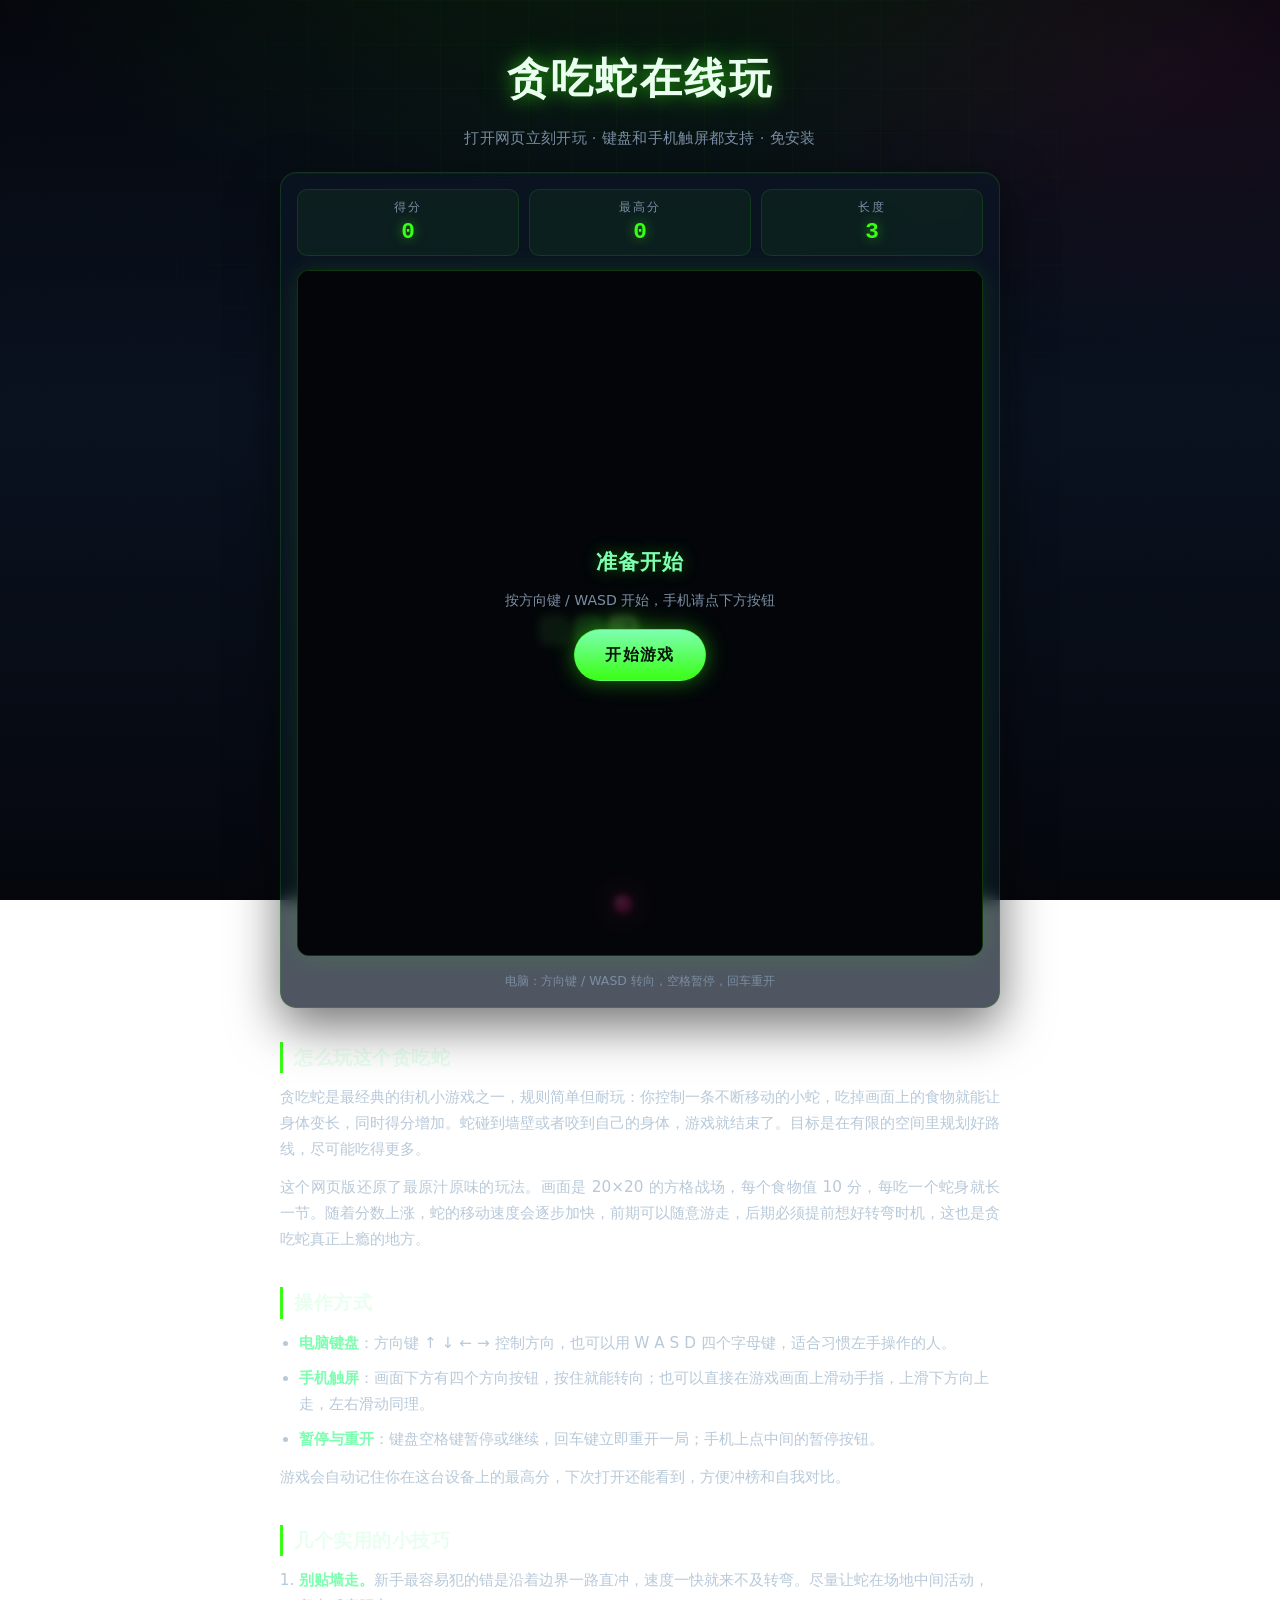
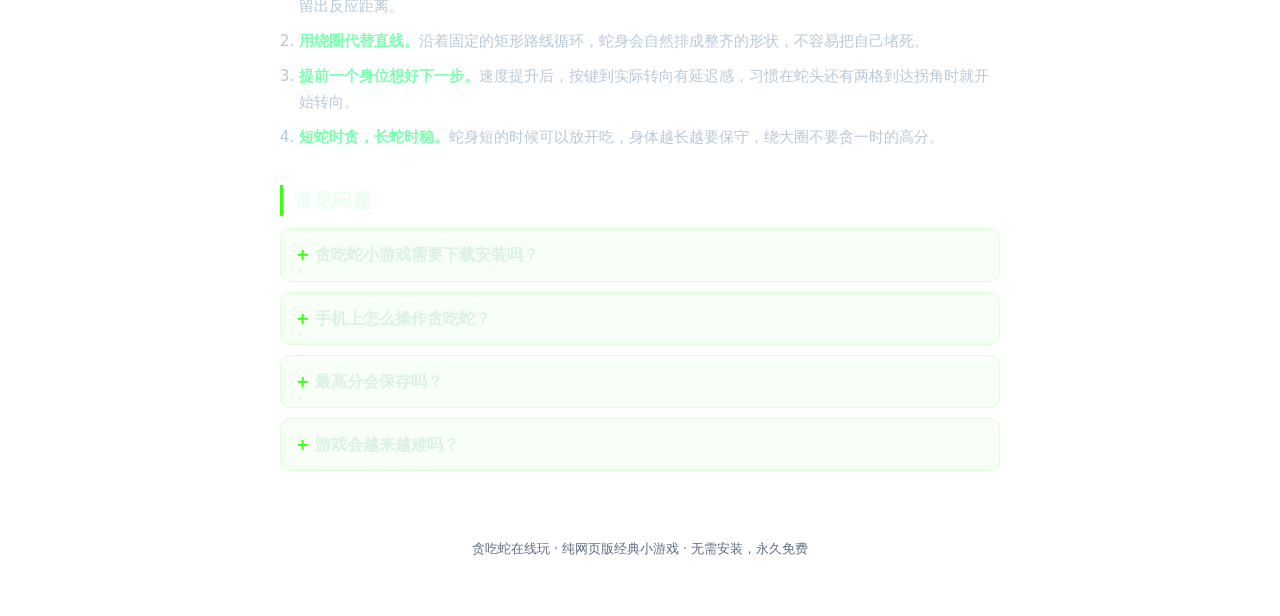
==== index.html @ 74b23729 "Add files via upload" ====
<!DOCTYPE html>
<html lang="zh-CN">
<head>
<meta charset="UTF-8">
<meta name="viewport" content="width=device-width, initial-scale=1.0, maximum-scale=1.0, user-scalable=no, viewport-fit=cover">
<title>贪吃蛇在线玩 - 经典贪吃蛇小游戏，免安装打开即玩</title>
<meta name="description" content="免费在线玩经典贪吃蛇小游戏，打开网页立刻开始，无需下载安装。支持电脑键盘方向键/WASD 和手机屏幕触屏按钮操作，自动记录最高分，吃得越多速度越快。电脑、平板、手机都能玩。">
<meta name="keywords" content="贪吃蛇,贪吃蛇在线玩,贪吃蛇小游戏,网页版贪吃蛇,免费小游戏,手机贪吃蛇,经典游戏">
<meta name="author" content="Snake Game">
<meta name="robots" content="index, follow, max-image-preview:large">
<meta name="theme-color" content="#05070d">
<link rel="canonical" href="https://holycrosswitteth788-alt.github.io/snake-game/">

<meta property="og:type" content="website">
<meta property="og:site_name" content="贪吃蛇在线玩">
<meta property="og:title" content="贪吃蛇在线玩 - 经典贪吃蛇小游戏">
<meta property="og:description" content="打开网页即玩，无需安装。支持键盘和手机触屏操作，自动记录最高分。">
<meta property="og:url" content="https://holycrosswitteth788-alt.github.io/snake-game/">
<meta property="og:locale" content="zh_CN">
<meta name="twitter:card" content="summary_large_image">
<meta name="twitter:title" content="贪吃蛇在线玩 - 经典贪吃蛇小游戏">
<meta name="twitter:description" content="打开网页即玩，无需安装。支持键盘和手机触屏操作。">

<link rel="icon" href="favicon.svg" type="image/svg+xml">
<link rel="apple-touch-icon" href="favicon.svg">
<link rel="stylesheet" href="assets/style.css">
<link rel="manifest" href="manifest.webmanifest">

<script type="application/ld+json">
{
  "@context": "https://schema.org",
  "@type": "VideoGame",
  "name": "贪吃蛇在线玩",
  "url": "https://holycrosswitteth788-alt.github.io/snake-game/",
  "description": "免费在线玩的经典贪吃蛇小游戏，支持键盘方向键、WASD 与手机触屏按钮操作。",
  "applicationCategory": "GameApplication",
  "operatingSystem": "Any",
  "genre": "Arcade",
  "gamePlatform": "Web browser",
  "playMode": "SinglePlayer",
  "inLanguage": "zh-CN",
  "offers": {
    "@type": "Offer",
    "price": "0",
    "priceCurrency": "CNY"
  }
}
</script>
<script type="application/ld+json">
{
  "@context": "https://schema.org",
  "@type": "FAQPage",
  "mainEntity": [
    {
      "@type": "Question",
      "name": "贪吃蛇小游戏需要下载安装吗？",
      "acceptedAnswer": {
        "@type": "Answer",
        "text": "不需要。这是一个纯网页版的贪吃蛇小游戏，用浏览器打开网页就能直接玩，电脑、平板和手机上都可以运行，不会占用存储空间。"
      }
    },
    {
      "@type": "Question",
      "name": "手机上怎么操作贪吃蛇？",
      "acceptedAnswer": {
        "@type": "Answer",
        "text": "手机端在游戏画面下方提供了四个方向按钮，按住即可转向；也可以直接在游戏区域用手指滑动来改变方向，支持上滑、下滑、左滑、右滑四个方向。"
      }
    },
    {
      "@type": "Question",
      "name": "贪吃蛇的最高分会保存吗？",
      "acceptedAnswer": {
        "@type": "Answer",
        "text": "会。最高分保存在浏览器本地存储中，关闭页面后再次打开仍然保留，换浏览器或清除浏览器数据会重置。"
      }
    },
    {
      "@type": "Question",
      "name": "游戏会越来越难吗？",
      "acceptedAnswer": {
        "@type": "Answer",
        "text": "会。每吃掉一个食物得 10 分，蛇身变长一节，同时移动速度会逐步提升，分数越高节奏越快，对反应和路线规划的要求也越高。"
      }
    }
  ]
}
</script>
</head>
<body>

<header class="site-header">
  <h1>贪吃蛇在线玩</h1>
  <p class="tagline">打开网页立刻开玩 · 键盘和手机触屏都支持 · 免安装</p>
</header>

<main>
  <section class="game-shell" aria-label="贪吃蛇游戏区域">
    <div class="hud" role="status" aria-live="polite">
      <div class="hud-item">
        <span class="hud-label">得分</span>
        <span class="hud-value" id="score">0</span>
      </div>
      <div class="hud-item">
        <span class="hud-label">最高分</span>
        <span class="hud-value" id="best">0</span>
      </div>
      <div class="hud-item">
        <span class="hud-label">长度</span>
        <span class="hud-value" id="length">3</span>
      </div>
    </div>

    <div class="stage">
      <canvas id="game" width="520" height="520" aria-label="贪吃蛇游戏画面"></canvas>

      <div class="overlay" id="overlay">
        <div class="overlay-card">
          <h2 id="overlay-title">准备开始</h2>
          <p id="overlay-text">按方向键 / WASD 开始，手机请点下方按钮</p>
          <button class="btn btn-primary" id="start-btn" type="button">开始游戏</button>
        </div>
      </div>
    </div>

    <div class="dpad" aria-label="方向控制按钮">
      <button class="dpad-btn dpad-up" data-dir="up" type="button" aria-label="向上">
        <svg viewBox="0 0 24 24" aria-hidden="true"><path d="M12 5l7 9H5z"/></svg>
      </button>
      <button class="dpad-btn dpad-left" data-dir="left" type="button" aria-label="向左">
        <svg viewBox="0 0 24 24" aria-hidden="true"><path d="M5 12l9-7v14z"/></svg>
      </button>
      <button class="dpad-btn dpad-pause" id="pause-btn" type="button" aria-label="暂停或继续">
        <svg viewBox="0 0 24 24" aria-hidden="true"><rect x="7" y="6" width="3.5" height="12" rx="1"/><rect x="13.5" y="6" width="3.5" height="12" rx="1"/></svg>
      </button>
      <button class="dpad-btn dpad-right" data-dir="right" type="button" aria-label="向右">
        <svg viewBox="0 0 24 24" aria-hidden="true"><path d="M19 12l-9 7V5z"/></svg>
      </button>
      <button class="dpad-btn dpad-down" data-dir="down" type="button" aria-label="向下">
        <svg viewBox="0 0 24 24" aria-hidden="true"><path d="M12 19l-7-9h14z"/></svg>
      </button>
    </div>

    <p class="hint">电脑：方向键 / WASD 转向，空格暂停，回车重开</p>
  </section>

  <section class="content-block">
    <h2>怎么玩这个贪吃蛇</h2>
    <p>贪吃蛇是最经典的街机小游戏之一，规则简单但耐玩：你控制一条不断移动的小蛇，吃掉画面上的食物就能让身体变长，同时得分增加。蛇碰到墙壁或者咬到自己的身体，游戏就结束了。目标是在有限的空间里规划好路线，尽可能吃得更多。</p>
    <p>这个网页版还原了最原汁原味的玩法。画面是 20×20 的方格战场，每个食物值 10 分，每吃一个蛇身就长一节。随着分数上涨，蛇的移动速度会逐步加快，前期可以随意游走，后期必须提前想好转弯时机，这也是贪吃蛇真正上瘾的地方。</p>
  </section>

  <section class="content-block">
    <h2>操作方式</h2>
    <ul class="ops-list">
      <li><strong>电脑键盘</strong>：方向键 ↑ ↓ ← → 控制方向，也可以用 W A S D 四个字母键，适合习惯左手操作的人。</li>
      <li><strong>手机触屏</strong>：画面下方有四个方向按钮，按住就能转向；也可以直接在游戏画面上滑动手指，上滑下方向上走，左右滑动同理。</li>
      <li><strong>暂停与重开</strong>：键盘空格键暂停或继续，回车键立即重开一局；手机上点中间的暂停按钮。</li>
    </ul>
    <p>游戏会自动记住你在这台设备上的最高分，下次打开还能看到，方便冲榜和自我对比。</p>
  </section>

  <section class="content-block">
    <h2>几个实用的小技巧</h2>
    <ol class="tips-list">
      <li><strong>别贴墙走。</strong>新手最容易犯的错是沿着边界一路直冲，速度一快就来不及转弯。尽量让蛇在场地中间活动，留出反应距离。</li>
      <li><strong>用绕圈代替直线。</strong>沿着固定的矩形路线循环，蛇身会自然排成整齐的形状，不容易把自己堵死。</li>
      <li><strong>提前一个身位想好下一步。</strong>速度提升后，按键到实际转向有延迟感，习惯在蛇头还有两格到达拐角时就开始转向。</li>
      <li><strong>短蛇时贪，长蛇时稳。</strong>蛇身短的时候可以放开吃，身体越长越要保守，绕大圈不要贪一时的高分。</li>
    </ol>
  </section>

  <section class="content-block faq">
    <h2>常见问题</h2>
    <details>
      <summary>贪吃蛇小游戏需要下载安装吗？</summary>
      <p>不需要。这是纯网页版游戏，用浏览器打开就能玩，电脑、平板、手机都支持，不占存储空间，也不会弹广告。</p>
    </details>
    <details>
      <summary>手机上怎么操作贪吃蛇？</summary>
      <p>画面下方的四个方向按钮可以按住转向，也可以直接在游戏区域滑动手指。建议横屏或竖屏都可以，画面会自动适配屏幕宽度。</p>
    </details>
    <details>
      <summary>最高分会保存吗？</summary>
      <p>会保存在浏览器本地，关掉页面再打开依然保留。如果换了浏览器或清理了浏览器数据，记录会重置。</p>
    </details>
    <details>
      <summary>游戏会越来越难吗？</summary>
      <p>会。每得 10 分蛇身加长一节，移动速度也会逐步提升，分数越高节奏越快。</p>
    </details>
  </section>
</main>

<footer class="site-footer">
  <p>贪吃蛇在线玩 · 纯网页版经典小游戏 · 无需安装，永久免费</p>
</footer>

<script src="assets/game.js" defer></script>
</body>
</html>
---- assets/style.css ----
:root {
  --bg: #05070d;
  --bg-soft: #0a1220;
  --panel: rgba(12, 22, 36, 0.72);
  --line: rgba(57, 255, 20, 0.14);
  --green: #39ff14;
  --green-soft: #7dffb0;
  --green-deep: #0b7a35;
  --pink: #ff2d95;
  --text: #dce8f5;
  --muted: #7b8ea3;
  --radius: 16px;
  --mono: ui-monospace, SFMono-Regular, Menlo, Consolas, "Liberation Mono", monospace;
}

* { box-sizing: border-box; }

html { -webkit-text-size-adjust: 100%; }

body {
  margin: 0;
  padding: 0 16px 56px;
  min-height: 100vh;
  background:
    radial-gradient(1100px 620px at 50% -12%, rgba(57, 255, 20, 0.09), transparent 62%),
    radial-gradient(760px 460px at 92% 8%, rgba(255, 45, 149, 0.07), transparent 60%),
    linear-gradient(180deg, var(--bg) 0%, var(--bg-soft) 46%, #05070d 100%);
  background-attachment: fixed;
  color: var(--text);
  font-family: system-ui, -apple-system, "Segoe UI", "PingFang SC", "Hiragino Sans GB", "Microsoft YaHei", sans-serif;
  line-height: 1.7;
  overscroll-behavior-y: contain;
}

body::before {
  content: "";
  position: fixed;
  inset: 0;
  pointer-events: none;
  background-image:
    linear-gradient(rgba(57, 255, 20, 0.035) 1px, transparent 1px),
    linear-gradient(90deg, rgba(57, 255, 20, 0.035) 1px, transparent 1px);
  background-size: 44px 44px;
  mask-image: radial-gradient(circle at 50% 26%, #000 0%, transparent 76%);
  -webkit-mask-image: radial-gradient(circle at 50% 26%, #000 0%, transparent 76%);
  z-index: 0;
}

.site-header,
main,
.site-footer {
  position: relative;
  z-index: 1;
  max-width: 720px;
  margin: 0 auto;
}

.site-header {
  padding: 44px 0 22px;
  text-align: center;
}

h1 {
  margin: 0 0 10px;
  font-size: clamp(1.75rem, 5.2vw, 2.6rem);
  letter-spacing: 0.06em;
  font-weight: 800;
  color: #eafff0;
  text-shadow: 0 0 18px rgba(57, 255, 20, 0.55), 0 0 44px rgba(57, 255, 20, 0.22);
}

.tagline {
  margin: 0;
  font-size: 0.92rem;
  color: var(--muted);
  letter-spacing: 0.02em;
}

/* ---------- 游戏区 ---------- */
.game-shell {
  background: var(--panel);
  border: 1px solid var(--line);
  border-radius: var(--radius);
  padding: 16px;
  box-shadow: 0 18px 50px rgba(0, 0, 0, 0.55), inset 0 1px 0 rgba(255, 255, 255, 0.04);
  backdrop-filter: blur(8px);
}

.hud {
  display: grid;
  grid-template-columns: repeat(3, 1fr);
  gap: 10px;
  margin-bottom: 14px;
}

.hud-item {
  display: flex;
  flex-direction: column;
  align-items: center;
  gap: 2px;
  padding: 8px 6px;
  border-radius: 10px;
  background: rgba(57, 255, 20, 0.05);
  border: 1px solid rgba(57, 255, 20, 0.12);
}

.hud-label {
  font-size: 0.72rem;
  letter-spacing: 0.16em;
  color: var(--muted);
}

.hud-value {
  font-family: var(--mono);
  font-size: 1.42rem;
  font-weight: 700;
  font-variant-numeric: tabular-nums;
  color: var(--green);
  text-shadow: 0 0 12px rgba(57, 255, 20, 0.5);
  line-height: 1.2;
}

.stage {
  position: relative;
  width: 100%;
  aspect-ratio: 1 / 1;
  border-radius: 12px;
  overflow: hidden;
  background: #04060a;
  border: 1px solid rgba(57, 255, 20, 0.2);
  box-shadow: inset 0 0 60px rgba(0, 0, 0, 0.9), 0 0 26px rgba(57, 255, 20, 0.12);
}

canvas {
  display: block;
  width: 100%;
  height: 100%;
  touch-action: none;
}

.overlay {
  position: absolute;
  inset: 0;
  display: grid;
  place-items: center;
  padding: 20px;
  background: rgba(4, 6, 10, 0.78);
  backdrop-filter: blur(3px);
  transition: opacity 0.22s ease, visibility 0.22s ease;
}

.overlay[hidden] {
  display: grid;
  opacity: 0;
  visibility: hidden;
  pointer-events: none;
}

.overlay-card {
  text-align: center;
  max-width: 300px;
}

.overlay-card h2 {
  margin: 0 0 8px;
  font-size: 1.34rem;
  color: var(--green-soft);
  letter-spacing: 0.05em;
  text-shadow: 0 0 16px rgba(57, 255, 20, 0.4);
}

.overlay-card p {
  margin: 0 0 18px;
  font-size: 0.88rem;
  color: var(--muted);
  line-height: 1.6;
}

.btn {
  font: inherit;
  cursor: pointer;
  border-radius: 999px;
  border: 1px solid rgba(57, 255, 20, 0.5);
  padding: 11px 30px;
  font-weight: 700;
  letter-spacing: 0.08em;
  color: #04140a;
  background: linear-gradient(180deg, #7dffb0, var(--green));
  box-shadow: 0 0 22px rgba(57, 255, 20, 0.45);
  transition: transform 0.12s ease, box-shadow 0.2s ease;
}

.btn:hover { box-shadow: 0 0 30px rgba(57, 255, 20, 0.7); }
.btn:active { transform: scale(0.97); }

/* ---------- 方向键 ---------- */
.dpad {
  display: grid;
  grid-template-columns: repeat(3, 1fr);
  grid-template-rows: repeat(3, 1fr);
  gap: 8px;
  width: min(232px, 62vw);
  margin: 18px auto 0;
  aspect-ratio: 1 / 1;
  touch-action: none;
}

.dpad-btn {
  display: grid;
  place-items: center;
  padding: 0;
  cursor: pointer;
  border-radius: 12px;
  border: 1px solid rgba(57, 255, 20, 0.26);
  background: linear-gradient(180deg, rgba(57, 255, 20, 0.1), rgba(57, 255, 20, 0.03));
  color: var(--green-soft);
  box-shadow: inset 0 1px 0 rgba(255, 255, 255, 0.06);
  transition: background 0.12s ease, transform 0.1s ease, box-shadow 0.12s ease;
  -webkit-tap-highlight-color: transparent;
  user-select: none;
}

.dpad-btn svg {
  width: 42%;
  height: 42%;
  fill: currentColor;
  filter: drop-shadow(0 0 6px rgba(57, 255, 20, 0.6));
}

.dpad-btn:active,
.dpad-btn.is-pressed {
  background: rgba(57, 255, 20, 0.24);
  box-shadow: 0 0 20px rgba(57, 255, 20, 0.4);
  transform: scale(0.94);
}

.dpad-up { grid-area: 1 / 2; }
.dpad-left { grid-area: 2 / 1; }
.dpad-pause { grid-area: 2 / 2; color: var(--muted); }
.dpad-right { grid-area: 2 / 3; }
.dpad-down { grid-area: 3 / 2; }

.hint {
  margin: 14px 0 0;
  text-align: center;
  font-size: 0.78rem;
  color: var(--muted);
}

@media (min-width: 760px) and (hover: hover) and (pointer: fine) {
  .dpad { display: none; }
}

/* ---------- 正文内容 ---------- */
.content-block {
  margin-top: 34px;
}

.content-block h2 {
  font-size: 1.16rem;
  margin: 0 0 12px;
  padding-left: 11px;
  border-left: 3px solid var(--green);
  color: #e8fff0;
  letter-spacing: 0.03em;
}

.content-block p {
  margin: 0 0 12px;
  color: #b8c9d9;
  font-size: 0.955rem;
  text-align: justify;
}

.ops-list,
.tips-list {
  margin: 0 0 12px;
  padding-left: 1.25em;
  color: #b8c9d9;
  font-size: 0.955rem;
}

.ops-list li,
.tips-list li {
  margin-bottom: 9px;
}

.ops-list strong,
.tips-list strong {
  color: var(--green-soft);
  font-weight: 700;
}

.faq details {
  border: 1px solid var(--line);
  border-radius: 10px;
  padding: 12px 15px;
  margin-bottom: 10px;
  background: rgba(57, 255, 20, 0.035);
}

.faq summary {
  cursor: pointer;
  font-weight: 600;
  color: #d9f2e2;
  list-style: none;
}

.faq summary::-webkit-details-marker { display: none; }

.faq summary::before {
  content: "+";
  display: inline-block;
  width: 1.2em;
  color: var(--green);
  font-weight: 700;
}

.faq details[open] summary::before { content: "−"; }

.faq details p {
  margin: 10px 0 0;
  font-size: 0.92rem;
  color: var(--muted);
}

.site-footer {
  margin-top: 46px;
  padding-top: 20px;
  border-top: 1px solid rgba(255, 255, 255, 0.06);
  text-align: center;
}

.site-footer p {
  margin: 0;
  font-size: 0.8rem;
  color: #5c6d80;
}

@media (max-width: 420px) {
  .game-shell { padding: 12px; }
  .hud-value { font-size: 1.2rem; }
  body { padding: 0 12px 40px; }
}

@media (prefers-reduced-motion: reduce) {
  * { transition-duration: 0.01ms !important; animation-duration: 0.01ms !important; }
}
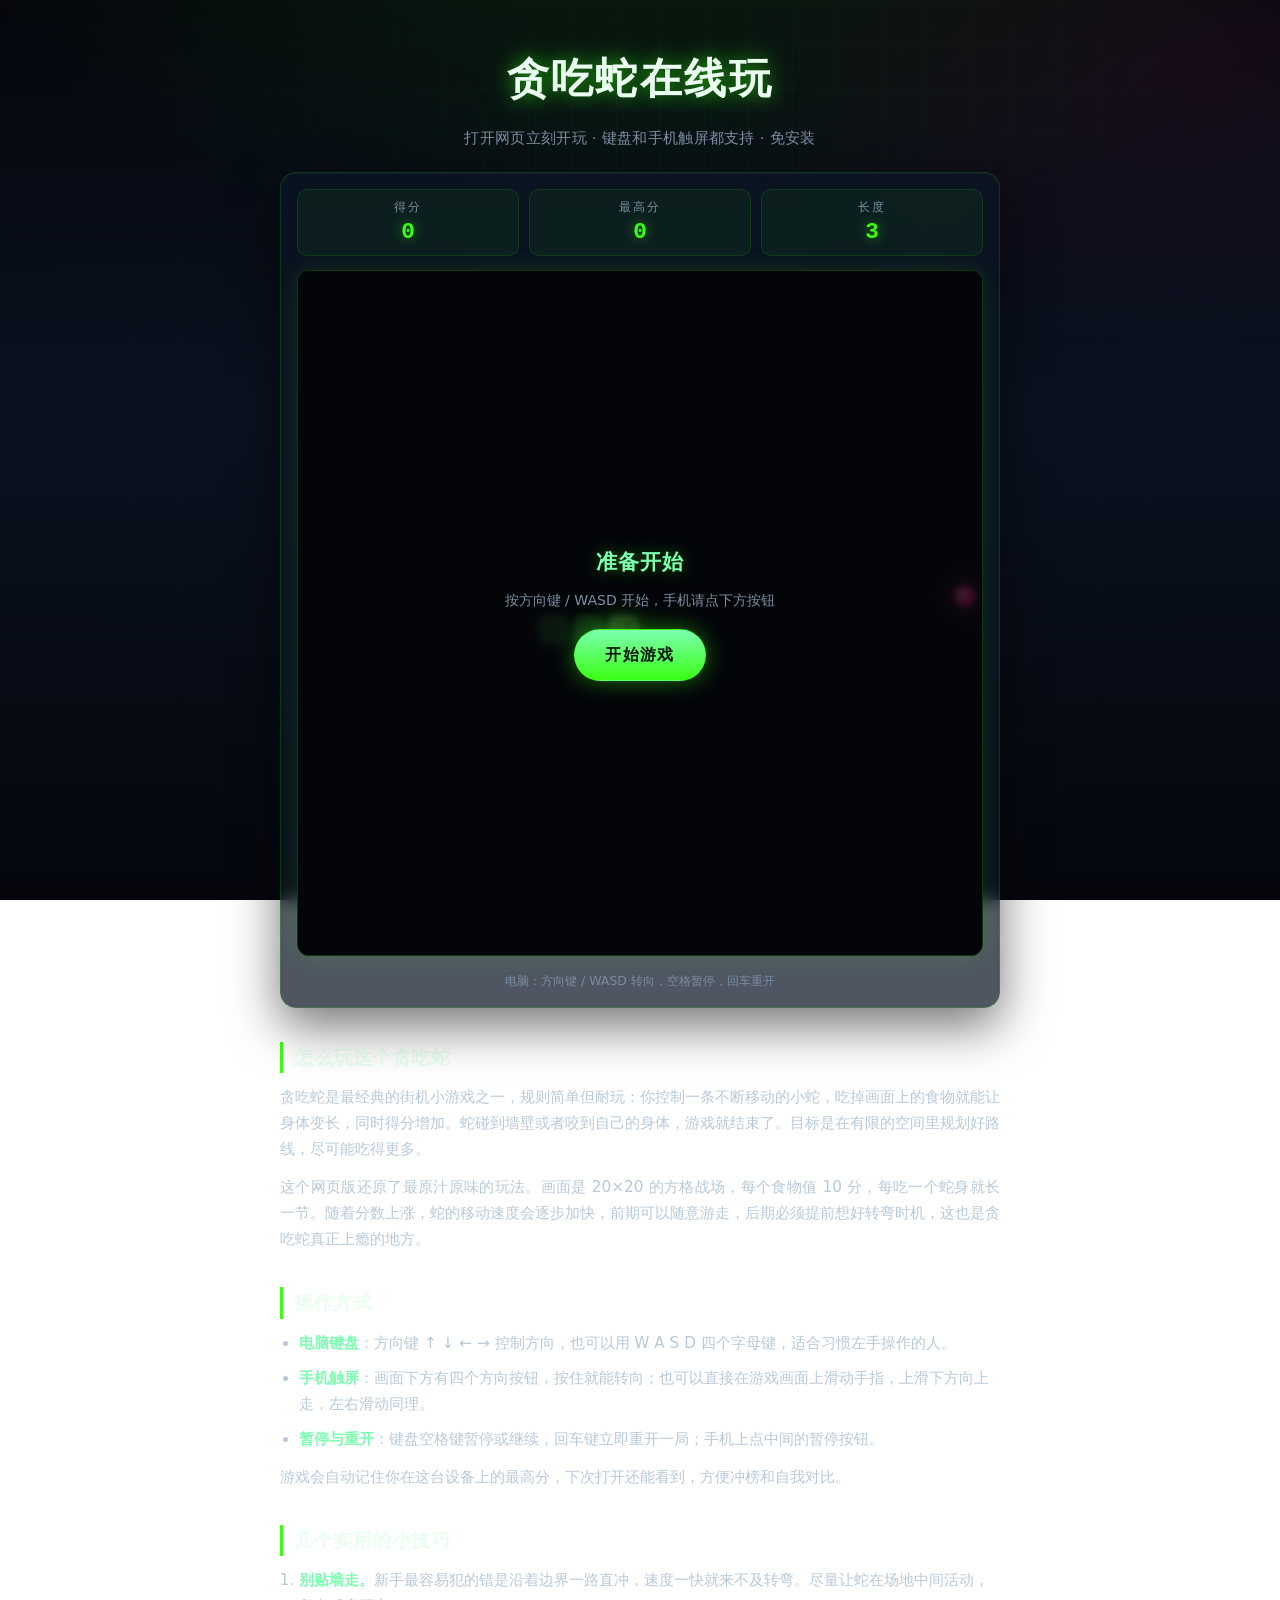
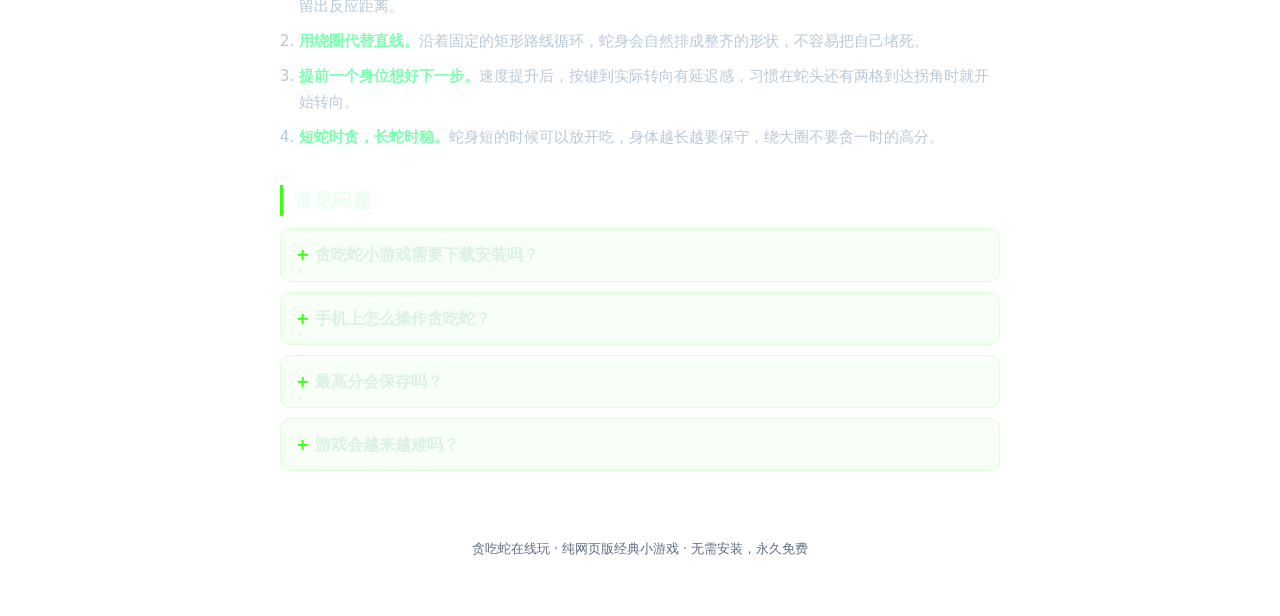
==== commit e8075fbb: "Update Open Graph description for the game" ====
--- a/index.html
+++ b/index.html
@@ -14,7 +14,7 @@
 <meta property="og:type" content="website">
 <meta property="og:site_name" content="贪吃蛇在线玩">
 <meta property="og:title" content="贪吃蛇在线玩 - 经典贪吃蛇小游戏">
-<meta property="og:description" content="打开网页即玩，无需安装。支持键盘和手机触屏操作，自动记录最高分。">
+<meta property="og:description" content="chaoshi的Game，感谢您的游玩">
 <meta property="og:url" content="https://holycrosswitteth788-alt.github.io/snake-game/">
 <meta property="og:locale" content="zh_CN">
 <meta name="twitter:card" content="summary_large_image">
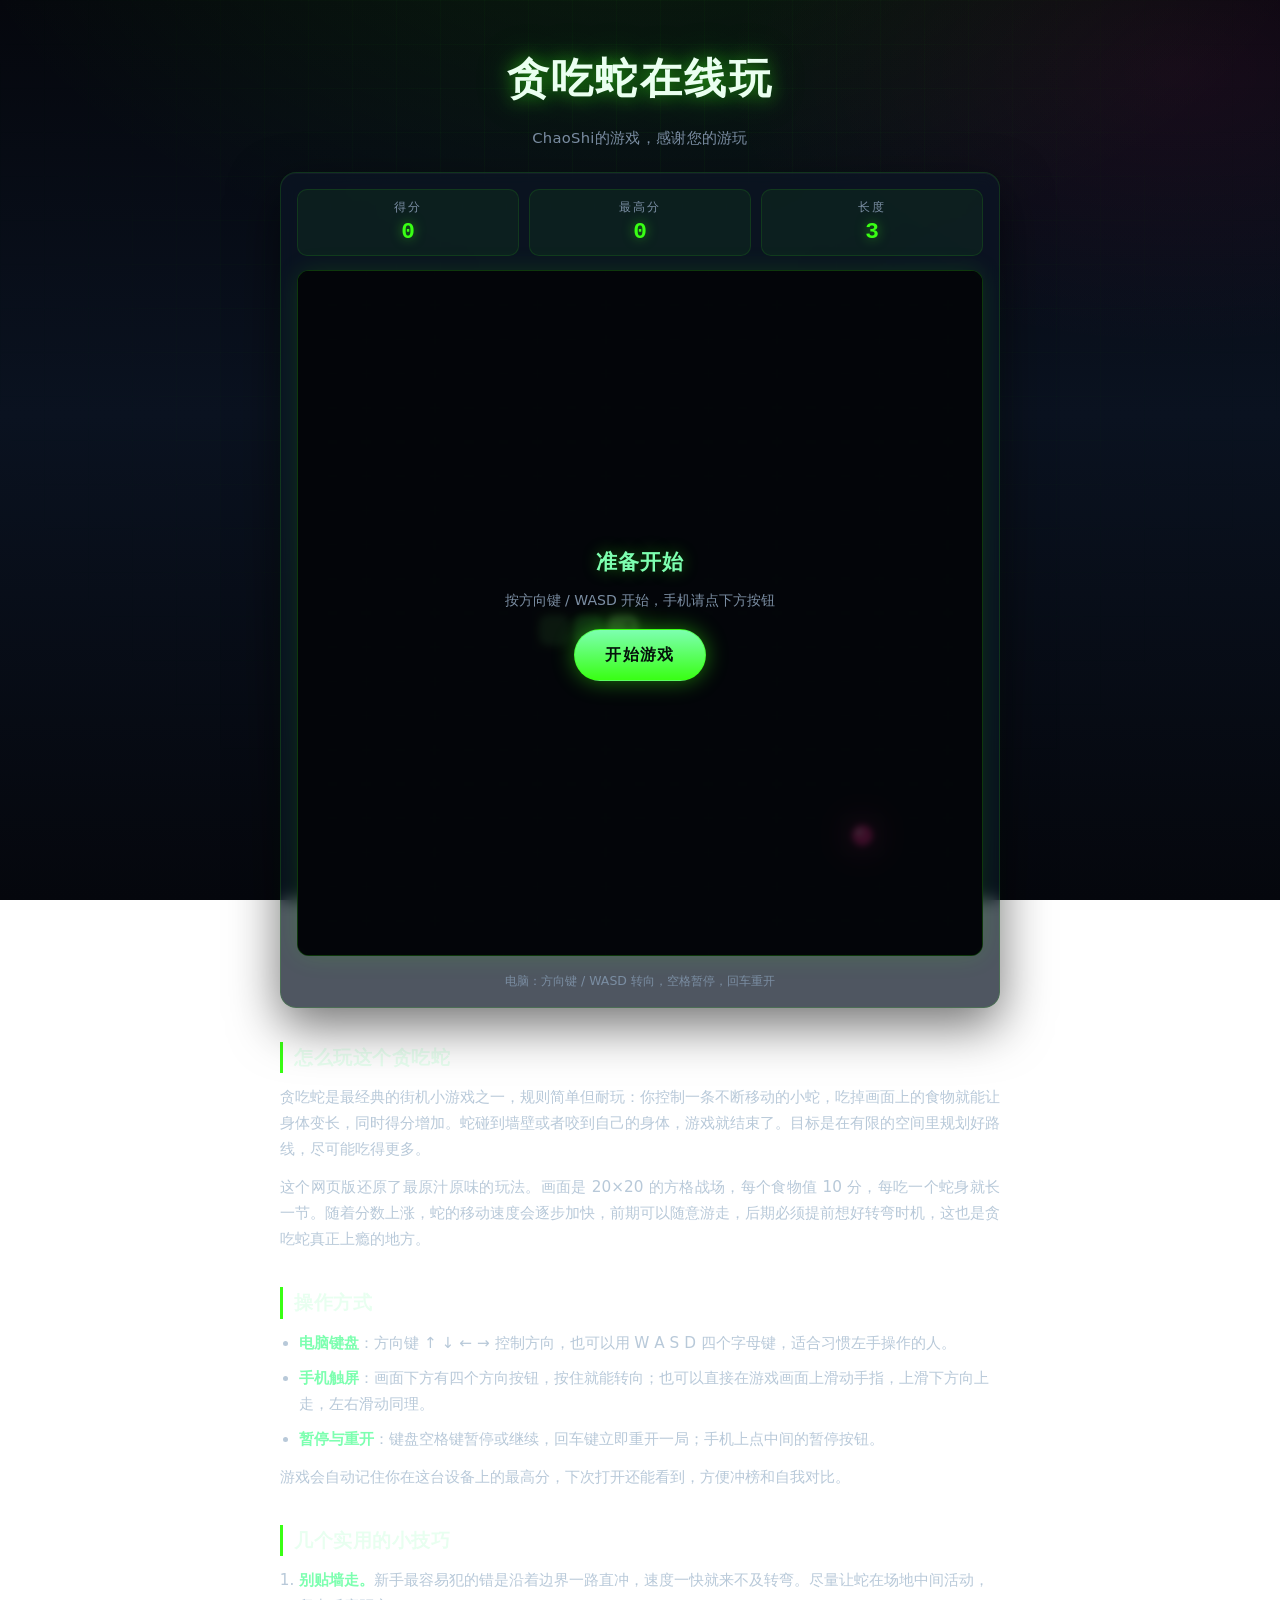
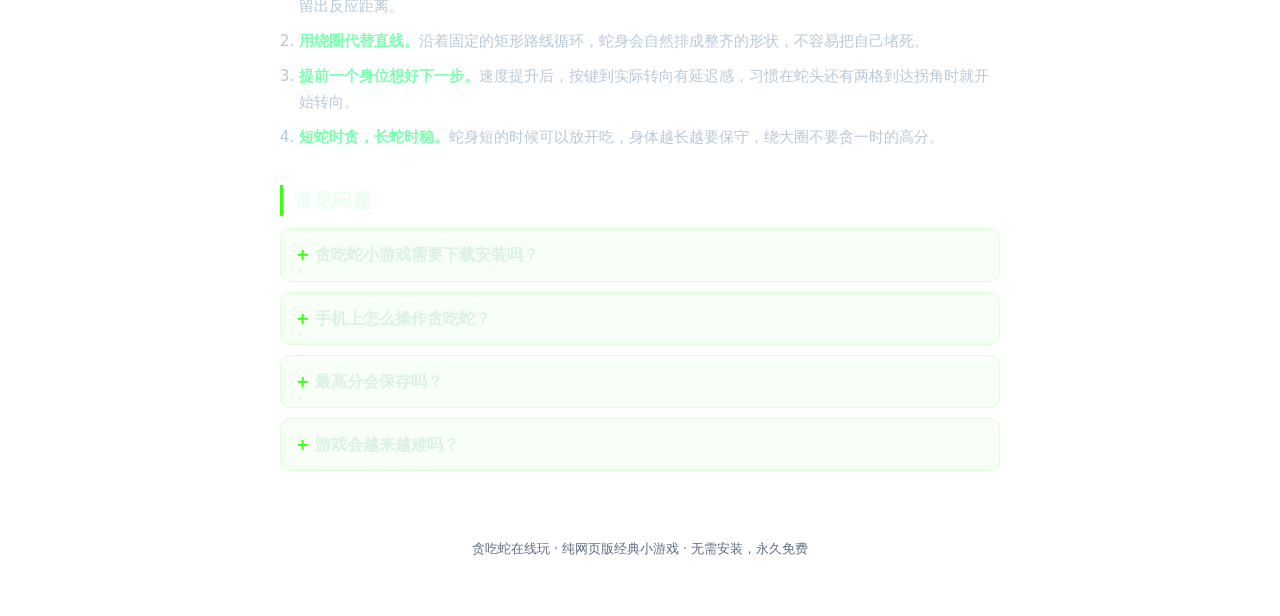
==== commit 8a50eb0c: "Update index.html" ====
--- a/index.html
+++ b/index.html
@@ -91,7 +91,7 @@
 
 <header class="site-header">
   <h1>贪吃蛇在线玩</h1>
-  <p class="tagline">打开网页立刻开玩 · 键盘和手机触屏都支持 · 免安装</p>
+  <p class="tagline">ChaoShi的游戏，感谢您的游玩</p>
 </header>
 
 <main>
